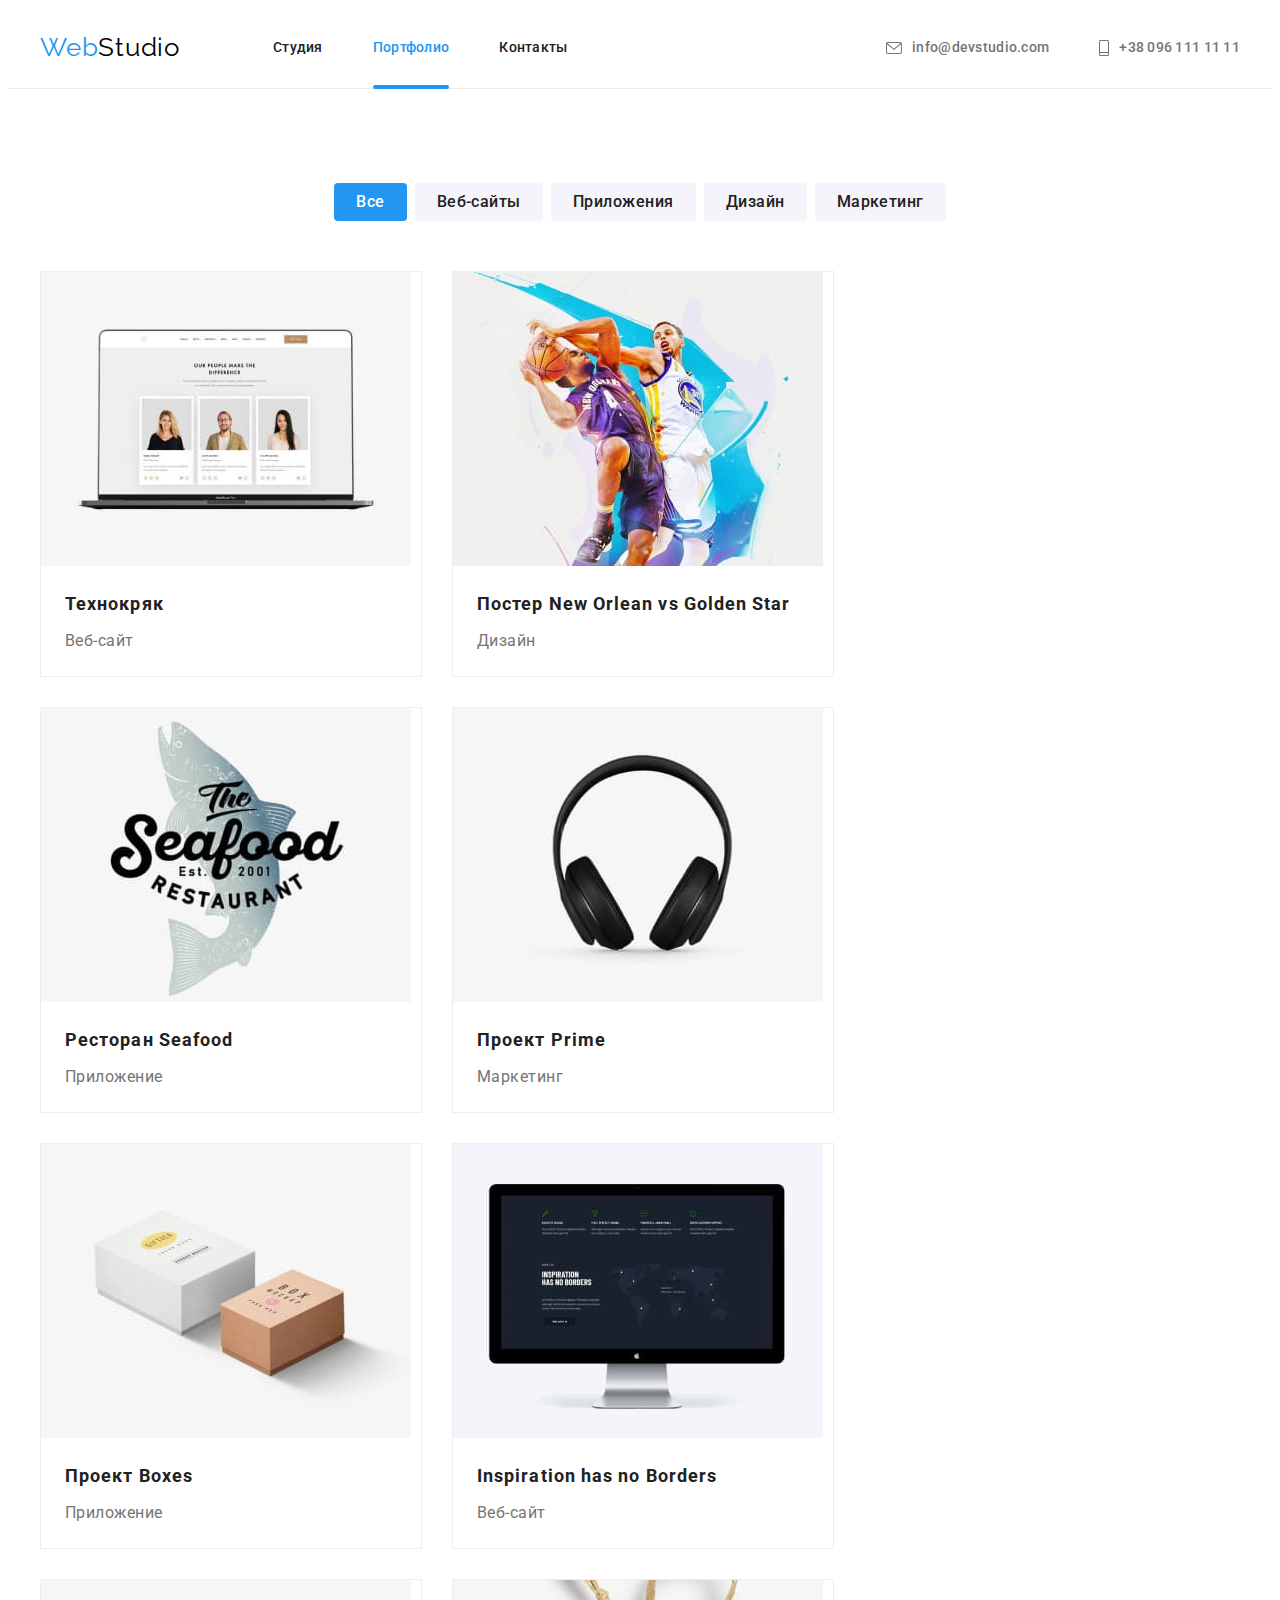
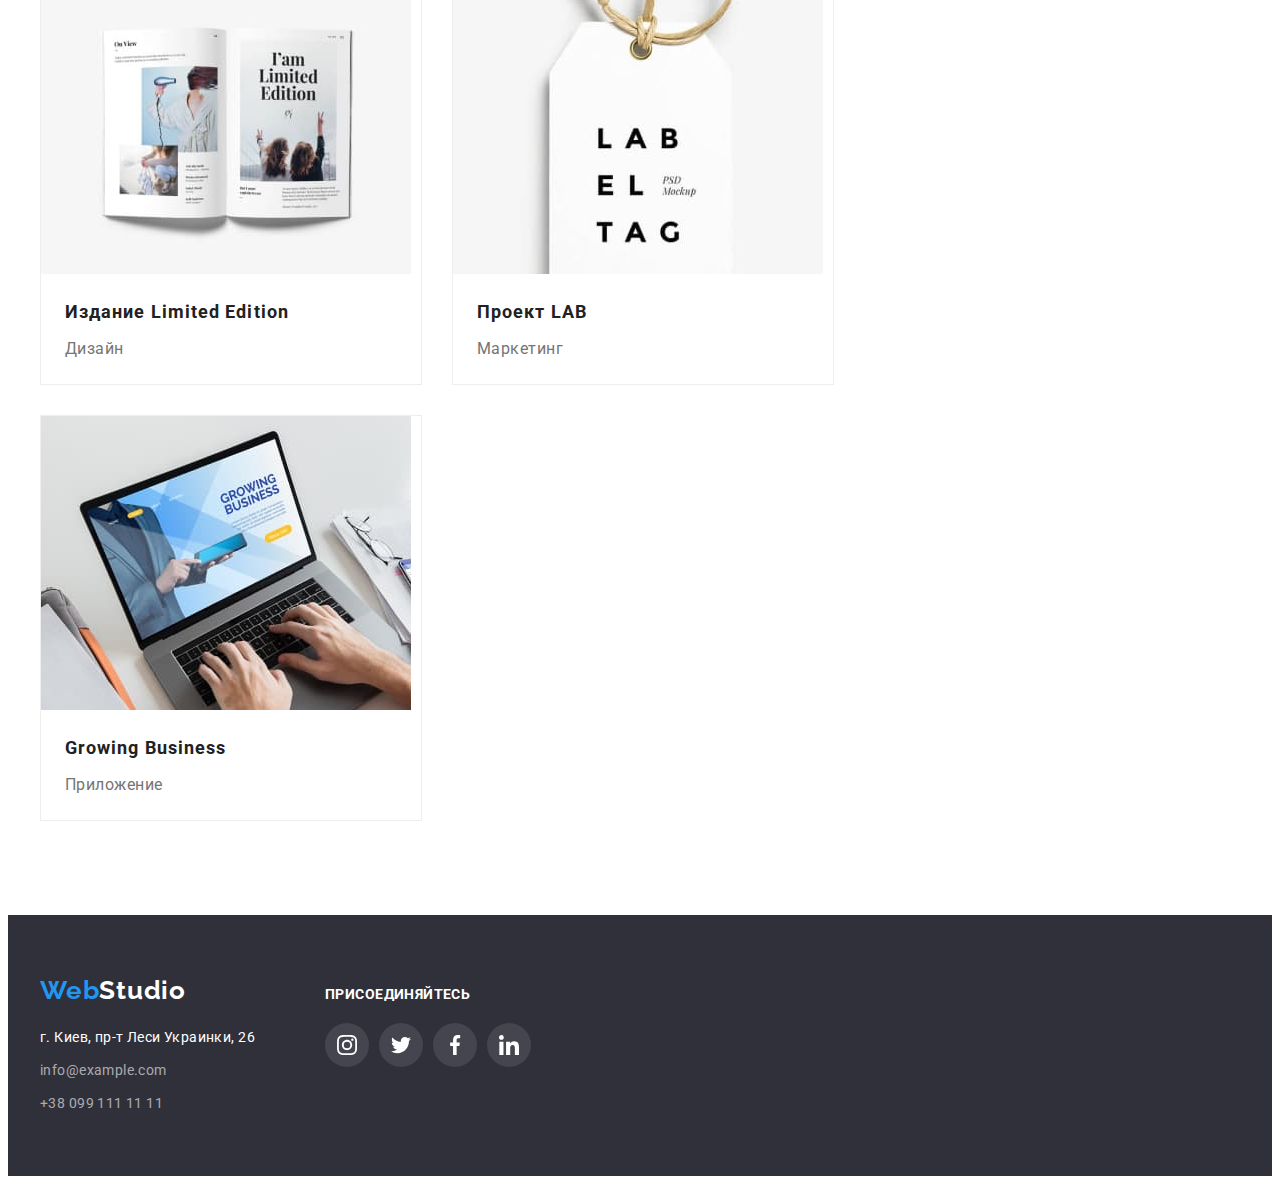
==== portfolio.html @ 1b4961ae "Клонирует репозиторий" ====
<!DOCTYPE html>
<html lang="ru">
  <head>
    <meta charset="UTF-8" />
    <meta http-equiv="X-UA-Compatible" content="IE=edge" />
    <meta name="viewport" content="width=device-width, initial-scale=1.0" />
    <title>Portfolio</title>
    <link rel="preconnect" href="https://fonts.gstatic.com" />
    <link
      href="https://fonts.googleapis.com/css2?family=Raleway:wght@700&family=Roboto:wght@400;500;700;900&display=swap"
      rel="stylesheet"
    />
    <link
      rel="stylesheet"
      href="https://cdnjs.cloudflare.com/ajax/libs/modern-normalize/1.1.0/modern-normalize.min.css"
      integrity="sha512-wpPYUAdjBVSE4KJnH1VR1HeZfpl1ub8YT/NKx4PuQ5NmX2tKuGu6U/JRp5y+Y8XG2tV+wKQpNHVUX03MfMFn9Q=="
      crossorigin="anonymous"
      referrerpolicy="no-referrer"
    />
    <link rel="stylesheet" href="./css/styles.css" />
  </head>
  <body>
    <!--============================header================================== -->
    <header class="header">
      <div class="container header-container">
        <nav class="navigation">
          <a class="logo-link link" href="./index.html">
            <span class="logo-edd-color">Web</span>Studio</a
          >
          <ul class="list menu">
            <li class="menu-item">
              <a class="menu-link link" href="./index.html">Студия</a>
            </li>

            <li class="menu-item">
              <a class="link menu-link current" href="./index.html">Портфолио</a>
            </li>

            <li class="menu-item">
              <a class="link menu-link" href="">Контакты</a>
            </li>
          </ul>
        </nav>
        <ul class="list header-list">
          <li class="contact-list">
            
            <a class="contact-link link" href="mailto:info@devstudio.com"><svg class="contact-icons" width="16" height="12">
              <use href="./images/sprite.svg#icon-envelope"></use>
            </svg>info@devstudio.com</a>
          </li>
          <li class="contact-list">
            
            <a class="contact-link link" href="tel:+380961111111"><svg class="contact-icons" width="10" height="16">
              <use href="./images/sprite.svg#icon-phone"></use>
            </svg>+38 096 111 11 11</a>
          </li>
        </ul>
      </div>
    </header>
    <!--==============================main==============================================-->
    <main>
      <section class="section">
        <div class="container">
          <h1 class="visually-hidden">Галерея работ</h1>
          <ul class="list button-list">
            <li><button type="button" class="active portfolio-button">Все</button></li>
            <li><button type="button" class="portfolio-button">Веб-сайты</button></li>
            <li><button type="button" class="portfolio-button">Приложения</button></li>
            <li><button type="button" class="portfolio-button">Дизайн</button></li>
            <li><button type="button" class="portfolio-button">Маркетинг</button></li>
          </ul>
          <ul class="list gallery-list">
            <li class="gallery-item">
              <a href="" class="link work-reference"> <div class="galiery-img-wrapper">
                <img
                  src="./images/portfolio-art-gallery/technocrat.jpg"
                  alt="главная страница сайта, которая изображена на ноутбуке"
                  width="370"
                  height="294"
                /><p class="overlay">Технокряк это современная площадка распространения 
                коронавируса. Компании используют эту платформу для 
                цифрового шпионажа и атак на защищённые сервера 
                конкурентов.</p>
              </div>
              
                <div class="work-card">
                  <h2 class="work-title">Технокряк</h2>
                  <p class="portfolio-text">Веб-сайт</p>
                </div>
              </a>
            </li>
            <li class="gallery-item">
              <a href="" class="link work-reference">
                <div class="galiery-img-wrapper">
                  <img
                  src="./images/portfolio-art-gallery/new-orlean-vs-golden-star.jpg"
                  alt="баскетболисты сражаются за мяч"
                  width="370"
                  height="294"
                /><p class="overlay">
                Технокряк это современная площадка распространения 
                коронавируса. Компании используют эту платформу для 
                цифрового шпионажа и атак на защищённые сервера 
                конкурентов.</p>
              </div>
              
                
                <div class="work-card">
                  <h2 class="work-title">Постер <span>New Orlean vs Golden Star</span></h2>
                  <p class="portfolio-text">Дизайн</p>
                </div>
              </a>
            </li>
            <li class="gallery-item">
              <a href="" class="link work-reference"> 
                <div class="galiery-img-wrapper">
                <img
                  src="./images/portfolio-art-gallery/seafood.jpg"
                  alt="логотип приложения"
                  width="370"
                  height="294"
                /><p class="overlay">Технокряк это современная площадка распространения 
                коронавируса. Компании используют эту платформу для 
                цифрового шпионажа и атак на защищённые сервера 
                конкурентов.</p>
              </div>
              
                
                <div class="work-card">
                  <h2 class="work-title">Ресторан <span lang="en">Seafood</span></h2>
                  <p class="portfolio-text">Приложение</p>
                </div>
              </a>
            </li>
            <li class="gallery-item">
              <a href="" class="link work-reference"> <div class="galiery-img-wrapper">
                <img
                  src="./images/portfolio-art-gallery/prime.jpg"
                  alt="наушники"
                  width="370"
                  height="294"
                /><p class="overlay">Технокряк это современная площадка распространения 
                коронавируса. Компании используют эту платформу для 
                цифрового шпионажа и атак на защищённые сервера 
                конкурентов.</p>
                </div>
              
                <div class="work-card">
                  <h2 class="work-title">Проект <span lang="en">Prime</span></h2>
                  <p class="portfolio-text">Маркетинг</p>
                </div>
              </a>
            </li>
            <li class="gallery-item">
              <a href="" class="link work-reference"> <div class="galiery-img-wrapper">
                <img
                  src="./images/portfolio-art-gallery/boxes.jpg"
                  alt="два прямоугольника, один белый другой коричневый"
                  width="370"
                  height="294"
                />
                <p class="overlay">Технокряк это современная площадка распространения 
                коронавируса. Компании используют эту платформу для 
                цифрового шпионажа и атак на защищённые сервера 
                конкурентов.</p>
              </div>
              
                
                <div class="work-card">
                  <h2 class="work-title">Проект <span lang="en">Boxes</span></h2>
                  <p class="portfolio-text">Приложение</p>
                </div>
              </a>
            </li>
            <li class="gallery-item">
              <a href="" class="link work-reference"> <div class="galiery-img-wrapper"> 
                <img
                  src="./images/portfolio-art-gallery/inspiration-has-no-borders.jpg"
                  alt="монитор на котором изображен сайт"
                  width="370"
                  height="294"
                />
                <p class="overlay">Технокряк это современная площадка распространения 
                коронавируса. Компании используют эту платформу для 
                цифрового шпионажа и атак на защищённые сервера 
                конкурентов.</p></div>
              
               
                <div class="work-card">
                  <h2 class="work-title"><span lang="en">Inspiration has no Borders</span></h2>
                  <p class="portfolio-text">Веб-сайт</p>
                </div>
              </a>
            </li>
            <li class="gallery-item">
              <a href="" class="link work-reference"> <div class="galiery-img-wrapper"><img
                  src="./images/portfolio-art-gallery/limited-edition.jpg"
                  alt="брошура в виде книжки"
                  width="370"
                  height="294"
                />
                <p class="overlay">Технокряк это современная площадка распространения 
                коронавируса. Компании используют эту платформу для 
                цифрового шпионажа и атак на защищённые сервера 
                конкурентов.</p>
              </div>
              
                
                <div class="work-card">
                  <h2 class="work-title">Издание <span lang="en">Limited Edition</span></h2>
                  <p class="portfolio-text">Дизайн</p>
                </div>
              </a>
            </li>
            <li class="gallery-item">
              <a href="" class="link work-reference"> <div class="galiery-img-wrapper"> 
                <img
                  src="./images/portfolio-art-gallery/lab.jpg"
                  alt="бирка с надписью"
                  width="370"
                  height="294"
                />
                <p class="overlay">Технокряк это современная площадка распространения 
                коронавируса. Компании используют эту платформу для 
                цифрового шпионажа и атак на защищённые сервера 
                конкурентов.</p></div>
              
               
                <div class="work-card">
                  <h2 class="work-title">Проект <span lang="en">LAB</span></h2>
                  <p class="portfolio-text">Маркетинг</p>
                </div>
              </a>
            </li>
            <li class="gallery-item">
              <a href="" class="link work-reference"> <div class="galiery-img-wrapper">
                <img
                  src="./images/portfolio-art-gallery/growing-business.jpg"
                  alt="человек печатает на ноутбуке"
                  width="370"
                  height="294"
                />
                <p class="overlay">Технокряк это современная площадка распространения 
                коронавируса. Компании используют эту платформу для 
                цифрового шпионажа и атак на защищённые сервера 
                конкурентов.</p></div>
              
                
                <div class="work-card">
                  <h2 class="work-title"><span lang="en">Growing Business</span></h2>
                  <p class="portfolio-text">Приложение</p>
                </div>
              </a>
            </li>
          </ul>
        </div>
      </section>
    </main>
    
    <!--=======================================footer=======================================-->
    <footer class="footer">
      <div class="container footer-container">
        <div class="">
        <a class="logo-footer link" href="./index.html">
          <span class="logo-edd-color">Web</span>Studio</a
        >
        <address>
          <ul class="list">
            <li class="address-item">
              <a
                class="link location"
                href="https://goo.gl/maps/JiytWzf6D41wnPAV6"
                target="_blank"
                rel="noopener noreferrer"
                >г. Киев, пр-т Леси Украинки, 26</a
              >
            </li>
            <li class="address-item">
              <a class="link address-company" href="mailto:info@example.com">info@example.com</a>
            </li>
            <li class="address-item">
              <a class="link address-company" href="tel:+380991111111">+38 099 111 11 11</a>
            </li>
          </ul>
        </address>
      </div>
        <div class="join-container">
          <p class="join">присоединяйтесь</p>
          <ul class="social-list social-list-header list">
                  <li class="social-item social-item-header">
                    <a href="" class="social-link social-link-white">
                      <svg class="social-icon" width="20px" height="20px">
                        <use href="./images/sprite.svg#icon-instagram"></use>
                      </svg>
                    </a>
                  </li>
                  <li class="social-item social-item-header">
                    <a href="" class="social-link social-link-white">
                      <svg class="social-icon" width="20px" height="20px">
                        <use href="./images/sprite.svg#icon-twitter"></use>
                      </svg>
                    </a>
                  </li>
                  <li class="social-item social-item-header">
                    <a href="" class="social-link social-link-white">
                      <svg class="social-icon" width="20px" height="20px">
                        <use href="./images/sprite.svg#icon-facebook"></use>
                      </svg>
                    </a>
                  </li>
                  <li class="social-item social-item-header">
                    <a href="" class="social-link social-link-white">
                      <svg class="social-icon" width="20px" height="20px">
                        <use href="./images/sprite.svg#icon-linkedin"></use>
                      </svg>
                    </a>
                  </li>
                </ul>
              </div>
          </ul>
        </div> 
      </div>
    </footer>
  </body>
</html>
---- css/styles.css ----
:root {
  --main-font: 'Roboto', sans-serif;
  --secondary-font: 'Raleway', sans-serif;
  --master-leter-spacing: 0.03em;
  --basic-content-indentation: 30px;
  --accent-color: #2196f3;
  --master-text-color: #757575;
  --master-title-color: #212121;
  --secondary-text-color: #ffffff;
  --transformation-time: 250ms;
  --time-allocation-function: cubic-bezier(0.4, 0, 0.2, 1);
}
h1,
h2,
h3,
h4,
h5,
h6,
p {
  margin-top: 0;
  margin-bottom: 0;
}

ul,
ol {
  margin-top: 0;
  margin-bottom: 0;
  padding-left: 0;
}

img {
  display: block;
  max-width: 100%;
}

.list {
  list-style: none;
}
.link {
  text-decoration: none;
}

body {
  font-family: var(--main-font);
  font-weight: 400;
}

.container {
  width: 1200px;
  margin: 0 auto;
  padding-left: 15px;
  padding-right: 15px;
}

.section {
  padding-top: 94px;
  padding-bottom: 94px;
}

/* ============= COMPONENTS ============= */
.section-title {
  margin-bottom: 50px;
  text-align: center;
  font-weight: 700;
  font-size: 36px;
  line-height: 1.17;
  letter-spacing: var(--master-leter-spacing);
  color: var(--master-title-color);
}
.visually-hidden {
  position: absolute;
  white-space: nowrap;
  width: 1px;
  height: 1px;
  overflow: hidden;
  border: 0;
  padding: 0;
  clip: rect(0 0 0 0);
  clip-path: inset(50%);
  margin: -1px;
}
.social-list {
  display: flex;
  flex-wrap: wrap;
  justify-content: center;
  align-items: center;
  margin-left: -10px;
}
.social-item {
  margin-left: 10px;
}
.social-link {
  display: flex;
  justify-content: center;
  align-items: center;

  width: 44px;
  height: 44px;
  border-radius: 50%;
  transition: fill var(--transformation-time) var(--time-allocation-function),
    background-color var(--transformation-time) var(--time-allocation-function);
}
.social-link:hover,
.social-link:focus {
  fill: var(--secondary-text-color);
  background-color: var(--accent-color);
}
/* =====================HEADER=======================*/
.header {
  border-bottom: 1px solid #ececec;
}
.header-container {
  display: flex;
  flex-wrap: wrap;
  align-items: center;
}
.menu-link {
  display: flex;
  justify-content: center;
}
.menu-item:not(:first-child) {
  margin-left: 50px;
}
.menu-item:first-child {
  margin-left: 93px;
}

.logo-link {
  padding-top: 24px;
  padding-bottom: 25px;

  font-family: var(--secondary-font);
  font-weight: 400;
  font-size: 26px;
  line-height: 1.19;
  letter-spacing: var(--master-leter-spacing);
  color: #000000;
}
.logo-edd-color {
  color: #2196f3;
}
.menu,
.header-list {
  display: flex;
  flex-wrap: wrap;
  justify-content: center;
  align-items: center;
  margin-left: auto;

  font-weight: 500;
  font-size: 14px;
  line-height: 1.14;
  letter-spacing: 0.02em;
}
.contact-list {
  display: flex;
  flex-wrap: wrap;
  justify-content: center;
  align-items: center;
}
.contact-link {
  display: flex;
  justify-content: center;
  align-items: center;
  padding-top: 32px;
  padding-bottom: 32px;
  color: var(--master-text-color);
  fill: var(--master-text-color);
  transition: color var(--transformation-time), var(--time-allocation-function);
}
.contact-icons {
  margin-right: 10px;
}
.contact-list:not(:first-child) {
  margin-left: 50px;
}
.navigation {
  display: flex;
  justify-content: center;
  align-items: center;
}
.menu-link {
  color: var(--master-title-color);
  padding-top: 32px;
  padding-bottom: 32px;
  transition: color var(--transformation-time) var(--time-allocation-function);
}
.current {
  position: relative;
  color: var(--accent-color);
}
.current::after {
  position: absolute;
  display: block;
  bottom: -1px;
  left: 0px;
  content: '';
  width: 100%;
  height: 4px;
  border-radius: 2px;
  background-color: var(--accent-color);
}
.menu-link:hover,
.menu-link:focus {
  color: var(--accent-color);
}
.contact-link:hover,
.contact-link:focus {
  color: var(--accent-color);
  fill: var(--accent-color);
}

/* =====================HERO========================= */
.hero {
  text-align: center;
  background-color: #2f303a;
  background-image: linear-gradient(rgba(47, 48, 58, 0.4), rgba(47, 48, 58, 0.4)),
    url(../images/hero/bc.jpg);
  background-size: cover;
  background-repeat: no-repeat;

  padding: 200px 0;
}

.hero-title {
  margin-bottom: 30px;

  font-weight: 900;
  font-size: 44px;
  line-height: 1.36;
  letter-spacing: 0.06em;
  text-transform: uppercase;
  color: var(--secondary-text-color);
}
.hero-button {
  border-radius: 4px;
  padding: 10px 32px;
  min-width: 200px;
  border: none;

  font-weight: 700;
  font-size: 16px;
  line-height: 1.88;
  letter-spacing: 0.06em;
  text-align: center;
  cursor: pointer;
  color: var(--secondary-text-color);
  background-color: var(--accent-color);
  box-shadow: 0px 4px 4px rgba(0, 0, 0, 0.15);
  transition: background-color var(--transformation-time) var(--time-allocation-function),
    box-shadow var(--transformation-time) var(--time-allocation-function);
}
.hero-button:hover,
.hero-button:focus {
  background-color: #188ce8;
}
/* ====================MAIN========================= */

/* ============Features OF OUR COMPANY===============*/

.feature-list {
  display: flex;
  flex-wrap: wrap;
  justify-content: center;
  margin-left: calc(-1 * var(--basic-content-indentation));
}

.feature-list-item {
  margin-left: 30px;
  flex-basis: calc(100% / 4 - var(--basic-content-indentation));
}
.feature-icon-container {
  display: flex;
  justify-content: center;
  align-items: center;
  margin-bottom: var(--basic-content-indentation);
  height: 120px;
  border: none;
  border-radius: 4px;
  background: #f5f4fa;
}
.feature-section-title {
  margin-bottom: 10px;
  font-weight: 700;
  font-size: 14px;
  line-height: 1.14;
  letter-spacing: var(--master-leter-spacing);
  text-transform: uppercase;
  color: var(--master-title-color);
}
.feature-text {
  font-size: 14px;
  line-height: 1.71;
  letter-spacing: var(--master-leter-spacing);
  color: var(--master-text-color);
}
/* <=========================servises============================= */
.servises-section {
  padding-bottom: 94px;
}
.servises-list {
  display: flex;
  flex-wrap: wrap;
  justify-content: center;
  margin-left: calc(-1 * var(--basic-content-indentation));
}
.servises-item {
  position: relative;
  margin-left: var(--basic-content-indentation);
}
.servises-description {
  position: absolute;
  bottom: 0;
  width: 100%;
  height: 70px;
  padding: 27px 0;
  background-color: rgba(47, 48, 58, 0.8);
  font-weight: 700;
  font-size: 14px;
  line-height: 1.14;
  text-align: center;
  letter-spacing: var(--master-leter-spacing);
  text-transform: uppercase;

  color: var(--secondary-text-color);
}
/* ==========================TEAM============================== */
.team-section {
  background-color: #f5f4fa;
}
.team-list {
  display: flex;
  flex-wrap: wrap;
  justify-content: center;
  margin-left: calc(-1 * var(--basic-content-indentation));
}
.team-item {
  margin-left: var(--basic-content-indentation);
  flex-basis: calc(100% / 4 - var(--basic-content-indentation));
  border-radius: 0px 0px 4px 4px;
  box-shadow: 0px 1px 3px rgba(0, 0, 0, 0.12), 0px 1px 1px rgba(0, 0, 0, 0.14),
    0px 2px 1px rgba(0, 0, 0, 0.2);
  overflow: hidden;
}
.team-card {
  padding-top: var(--basic-content-indentation);
  padding-bottom: var(--basic-content-indentation);
  padding-left: 32px;
  padding-right: 32px;
  width: 270px;
  text-align: center;
  background-color: var(--secondary-text-color);
}

.team-title {
  margin-bottom: 10px;

  font-weight: 500;
  font-size: 16px;
  line-height: 1.18;
  letter-spacing: var(--master-leter-spacing);
  color: var(--master-title-color);
}
.team-section-text {
  margin-bottom: 16px;
  font-size: 16px;
  line-height: 1.18;
  letter-spacing: var(--master-leter-spacing);
  color: var(--master-text-color);
}

.social-link-gray {
  fill: #afb1b8;
  background-color: var(--secondary-text-color);
}
/* ===================regular-clients================== */
.regular-clients-list {
  display: flex;
  flex-wrap: wrap;
  margin-left: calc(-1 * var(--basic-content-indentation));
}
.regular-clients-item {
  margin-left: var(--basic-content-indentation);
}
.regular-clients-link {
  display: flex;
  flex-wrap: wrap;
  justify-content: center;
  align-items: center;
  fill: #afb1b8;
  width: 170px;
  height: 92px;
  border: 1px solid #afb1b8;
  border-radius: 4px;
  transition: fill var(--transformation-time) var(--time-allocation-function),
    background-color var(--transformation-time) var(--time-allocation-function);
}
.regular-clients-link:hover,
.regular-clients-link:focus {
  fill: var(--accent-color);
  border-color: var(--accent-color);
}
/* =======================FOOTER========================= */
.footer {
  background-color: #2f303a;
  padding-top: 60px;
  padding-bottom: 60px;
}
.footer-container {
  display: flex;
  flex-wrap: wrap;
}
.logo-footer {
  display: inline-block;
  margin-bottom: 20px;

  font-family: Raleway;
  font-style: normal;
  font-weight: 700;
  font-size: 26px;
  line-height: 1.19;
  letter-spacing: var(--master-leter-spacing);
  color: var(--secondary-text-color);
}
.location {
  font-weight: 400;
  font-size: 14px;
  font-style: normal;
  line-height: 1.7;
  letter-spacing: var(--master-leter-spacing);
  color: var(--secondary-text-color);
  transition: color var(--transformation-time) var(--time-allocation-function);
}
.address-item:not(:last-child) {
  margin-bottom: 9px;
}
.address-company {
  font-style: normal;
  font-weight: 400;
  font-size: 14px;
  line-height: 1.7;
  letter-spacing: var(--master-leter-spacing);
  color: rgba(255, 255, 255, 0.6);
  transition: color var(--transformation-time) var(--time-allocation-function);
}

.location:hover,
.address-company:hover {
  color: var(--accent-color);
}
.location:focus,
.address-company:focus {
  color: var(--accent-color);
}
.join-container {
  display: flex;
  flex-wrap: wrap;
  flex-direction: column;
  margin-left: 70px;
  margin-top: 12px;
}
.join {
  margin-bottom: 20px;
  font-weight: 700;
  font-size: 14px;
  line-height: 1.14;
  letter-spacing: var(--master-leter-spacing);
  text-transform: uppercase;
  color: var(--secondary-text-color);
}
.social-link-white {
  background: rgba(255, 255, 255, 0.1);
  fill: var(--secondary-text-color);
}
/* ======================PORTFOLIO============================= */
/* =====================ART GALLERY========== */
.button-list {
  display: flex;
  justify-content: center;
  margin-left: -8px;
  margin-bottom: 50px;
}
.portfolio-button {
  margin-left: 8px;
  padding: 6px 22px;

  border: none;
  border-radius: 4px;
  cursor: pointer;
  font-family: var(--main-font);
  font-weight: 500;
  font-size: 16px;
  line-height: 1.63;
  letter-spacing: var(--master-leter-spacing);
  color: var(--master-title-color);
  background-color: #f5f4fa;
  transition: color var(--transformation-time) var(--time-allocation-function),
    background-color var(--transformation-time) var(--time-allocation-function),
    box-shadow var(--transformation-time) var(--time-allocation-function);
}
.active {
  color: var(--secondary-text-color);
  background-color: var(--accent-color);
  transition: color var(--transformation-time) var(--time-allocation-function),
    background-color var(--transformation-time) var(--time-allocation-function),
    box-shadow var(--transformation-time) var(--time-allocation-function);
}
.portfolio-button:hover,
.portfolio-button:focus {
  color: var(--secondary-text-color);
  background-color: var(--accent-color);
  box-shadow: 0px 2px 2px 0px #0000001f;

  box-shadow: 0px 1px 2px 0px #00000014;

  box-shadow: 0px 3px 1px 0px #0000001a;
}

.gallery-list {
  display: flex;
  flex-wrap: wrap;
  margin-left: calc(-1 * var(--basic-content-indentation));
  margin-bottom: calc(-1 * var(--basic-content-indentation));
}
.gallery-item {
  margin-left: var(--basic-content-indentation);
  margin-bottom: var(--basic-content-indentation);
  flex-basis: calc(100% / 3 - var(--basic-content-indentation));

  border: 1px solid #eeeeee;
}
.galiery-img-wrapper {
  position: relative;
  overflow: hidden;
}
.overlay {
  position: absolute;
  bottom: 0px;
  left: 0px;
  width: 100%;
  height: 100%;
  overflow: auto;
  transform: translateY(100%);

  padding: 63px 24px;
  font-weight: 400;
  font-size: 18px;
  line-height: 1.6;
  color: var(--secondary-text-color);
  background-color: rgba(33, 150, 243, 0.9);
  transition: transform var(--transformation-time) var(--time-allocation-function);
}

.work-card {
  background-color: var(--secondary-text-color);
  padding: 20px 24px;
}
.work-reference {
  display: block;
  transition: box-shadow var(--transformation-time) var(--time-allocation-function);
}

.work-reference:hover,
.work-reference:focus {
  box-shadow: 0px 1px 1px rgba(0, 0, 0, 0.12), 0px 4px 4px rgba(0, 0, 0, 0.06),
    1px 4px 6px rgba(0, 0, 0, 0.16);
}
.work-reference:hover .overlay,
.work-reference:focus .overlay {
  transform: translateY(0%);
}
.work-title {
  margin-bottom: 4px;

  font-weight: 700;
  font-size: 18px;
  line-height: 2;
  letter-spacing: 0.06em;
  color: var(--master-title-color);
}
.portfolio-text {
  font-size: 16px;
  line-height: 1.88;
  letter-spacing: var(--master-leter-spacing);
  color: var(--master-text-color);
}
.backdrop {
  position: fixed;
  top: 0;
  left: 0;
  width: 100vw;
  height: 100vh;
  background: rgba(0, 0, 0, 0.2);
  transition: opacity var(--transformation-time) var(--time-allocation-function),
    visibility var(--transformation-time) var(--time-allocation-function);
}
.modal {
  position: absolute;
  left: 50%;
  top: 50%;
  transform: translate(-50%, -50%);
  width: 528px;
  height: 581px;
  background-color: var(--secondary-text-color);
  box-shadow: 0px 1px 3px rgba(0, 0, 0, 0.12), 0px 1px 1px rgba(0, 0, 0, 0.14),
    0px 2px 1px rgba(0, 0, 0, 0.2);
  border-radius: 4px;
}
.close-btn {
  cursor: pointer;
  position: absolute;
  top: 7px;
  right: 8px;

  display: flex;
  justify-content: center;
  align-items: center;
  padding: 0;

  background-color: var(--secondary-text-color);
  width: 30px;
  height: 30px;
  border: 1px solid rgba(0, 0, 0, 0.1);
  border-radius: 50%;
  transition: box-shadow var(--transformation-time) var(--time-allocation-function);
}
.close-btn:hover,
.close-btn:focus {
  box-shadow: 0px 2px 1px 0px #7e5a5a33, 0px 1px 1px 0px #00000024, 0px 1px 3px 0px #0000001f;
}
.is-hidden {
  opacity: 0;
  visibility: hidden;
  pointer-events: none;
}
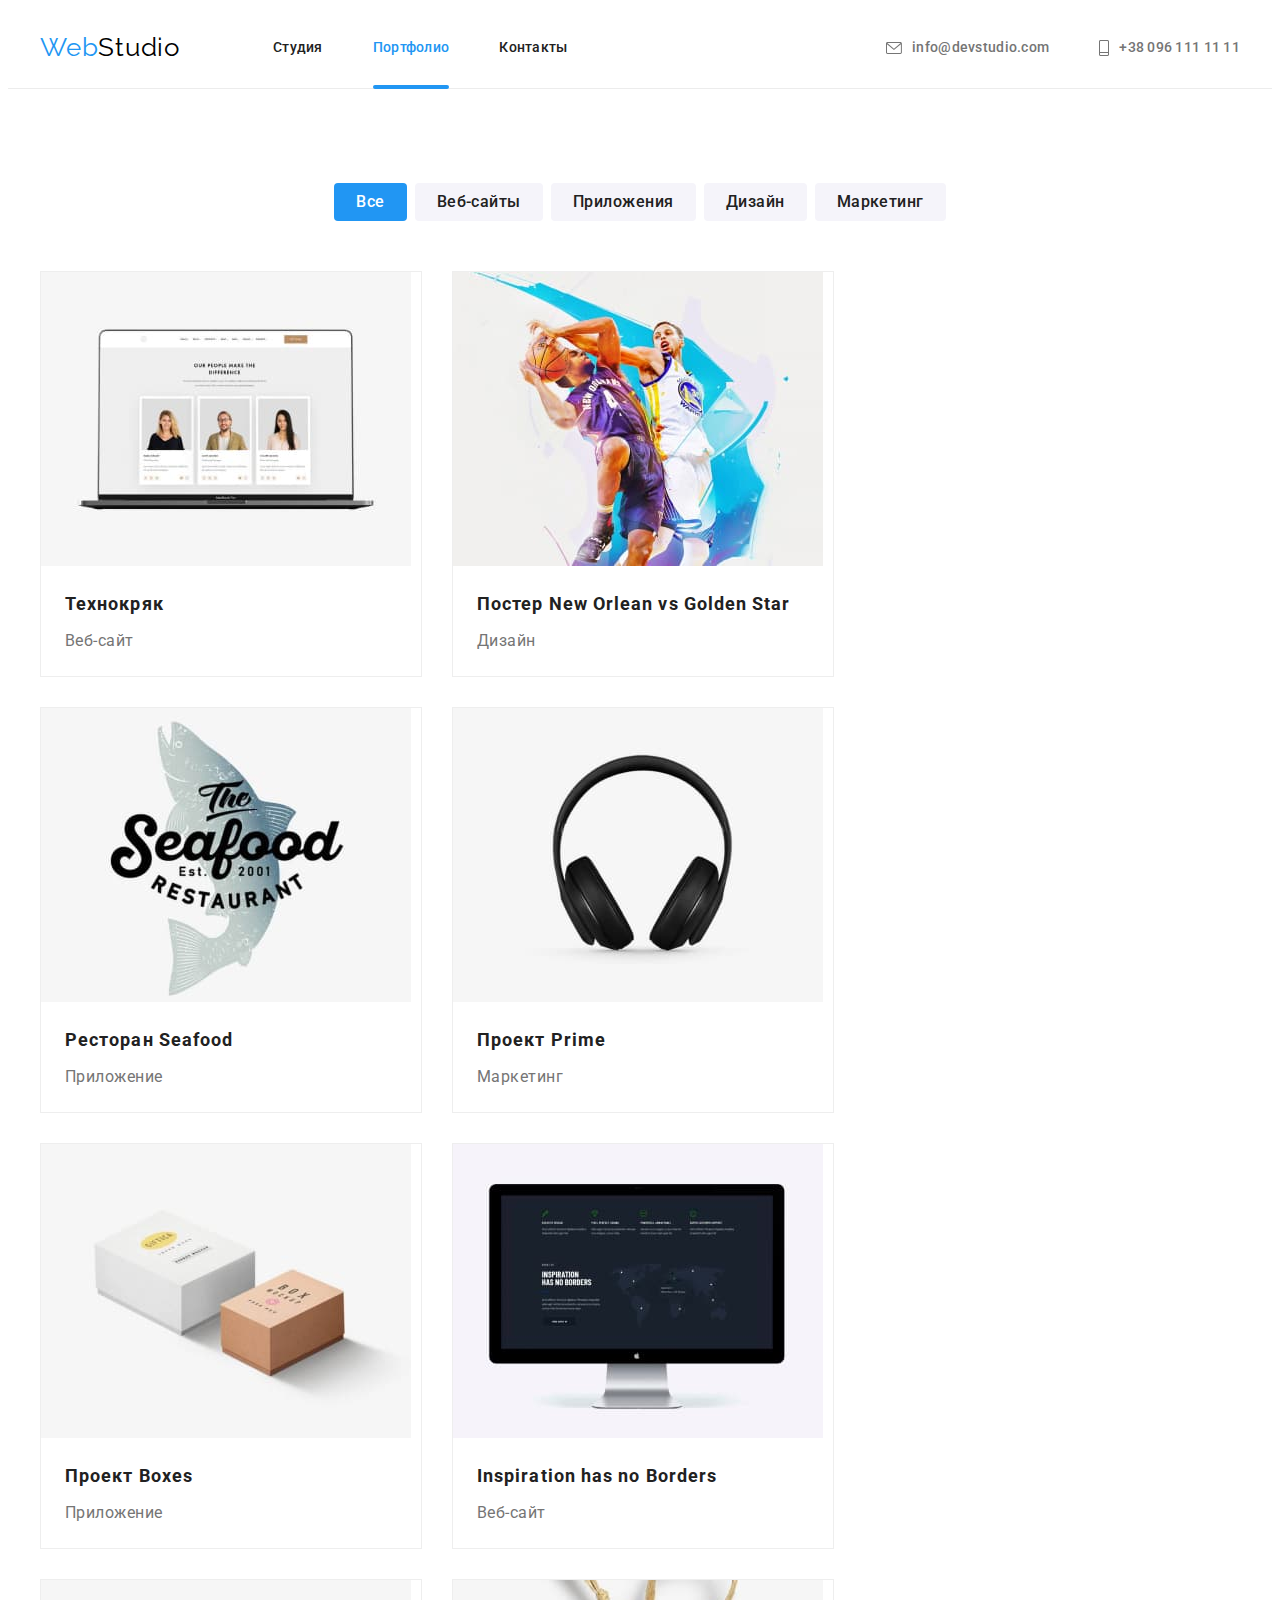
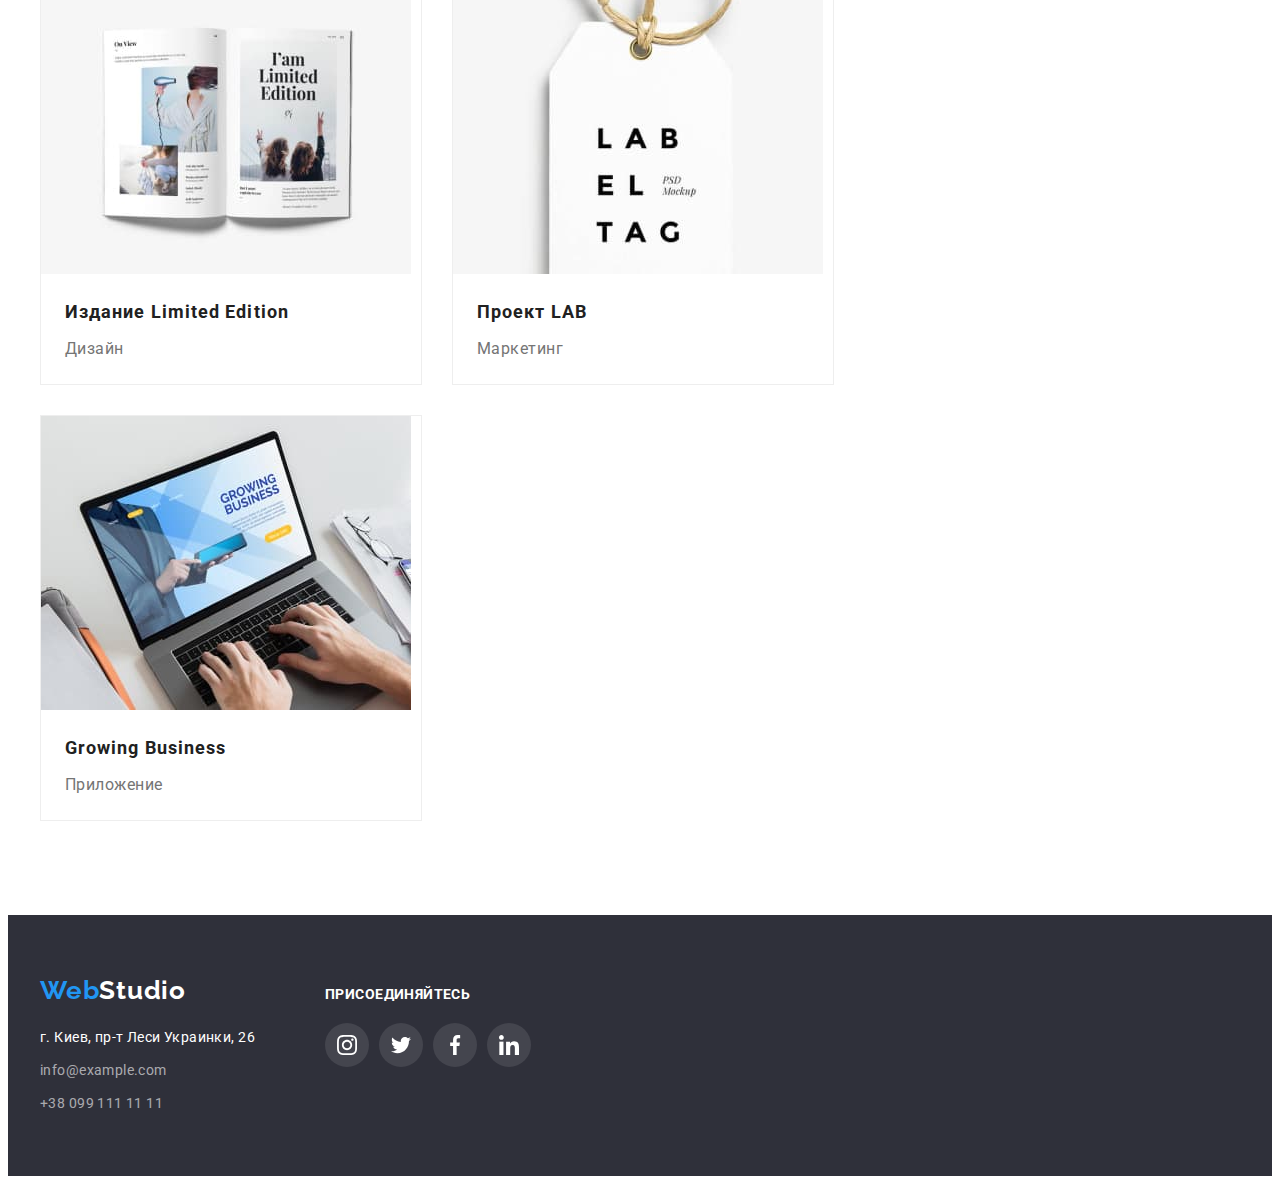
==== commit 45d85b29: "Добавляет форму в футере" ====
--- a/portfolio.html
+++ b/portfolio.html
@@ -317,6 +317,12 @@
                   </li>
                 </ul>
               </div>
+              <form>
+                <label class="contact-form-flield">
+                  <imput class="modal-form-imput"></imput>
+                </label>
+              </form>
+
           </ul>
         </div> 
       </div>
--- a/css/styles.css
+++ b/css/styles.css
@@ -472,6 +472,69 @@
   background: rgba(255, 255, 255, 0.1);
   fill: var(--secondary-text-color);
 }
+.footer-form {
+  display: block;
+  margin-left: 93px;
+  margin-top: 12px;
+}
+
+.footer-form-head {
+  margin-bottom: 20px;
+  font-weight: 700;
+  font-size: 14px;
+  line-height: 1.14;
+  letter-spacing: var(--master-leter-spacing);
+  text-transform: uppercase;
+  color: var(--secondary-text-color);
+}
+.form-input-btn-container {
+  display: flex;
+}
+.footer-form-input {
+  padding: 15px 16px;
+  width: 358px;
+  border: 1px solid rgba(255, 255, 255, 0.3);
+  box-sizing: border-box;
+  filter: drop-shadow(0px 4px 4px rgba(0, 0, 0, 0.15));
+  border-radius: 4px;
+  background-color: #2f303a;
+  font-weight: 400;
+  font-size: 16px;
+  line-height: 1.25;
+  letter-spacing: var(--master-leter-spacing);
+  color: var(--secondary-text-color);
+}
+.footer-form-input::placeholder {
+  color: rgba(255, 255, 255, 0.6);
+}
+.footer-form-btn {
+  display: flex;
+  margin-left: 12px;
+  justify-content: center;
+  align-items: center;
+  padding: 10px 28px;
+  box-shadow: 0px 4px 4px rgba(0, 0, 0, 0.15);
+  border: none;
+  border-radius: 4px;
+  cursor: pointer;
+  font-weight: 700;
+  font-size: 16px;
+  line-height: 1.9;
+  letter-spacing: 0.06em;
+  background-color: var(--accent-color);
+  transition: background-color var(--transformation-time) var(--time-allocation-function);
+  color: var(--secondary-text-color);
+}
+.footer-form-btn:hover,
+.footer-form-btn:focus {
+  background-color: #188ce8;
+}
+.btn-send-icon {
+  margin-left: 10px;
+  fill: white;
+  background-color: none;
+}
+
 /* ======================PORTFOLIO============================= */
 /* =====================ART GALLERY========== */
 .button-list {
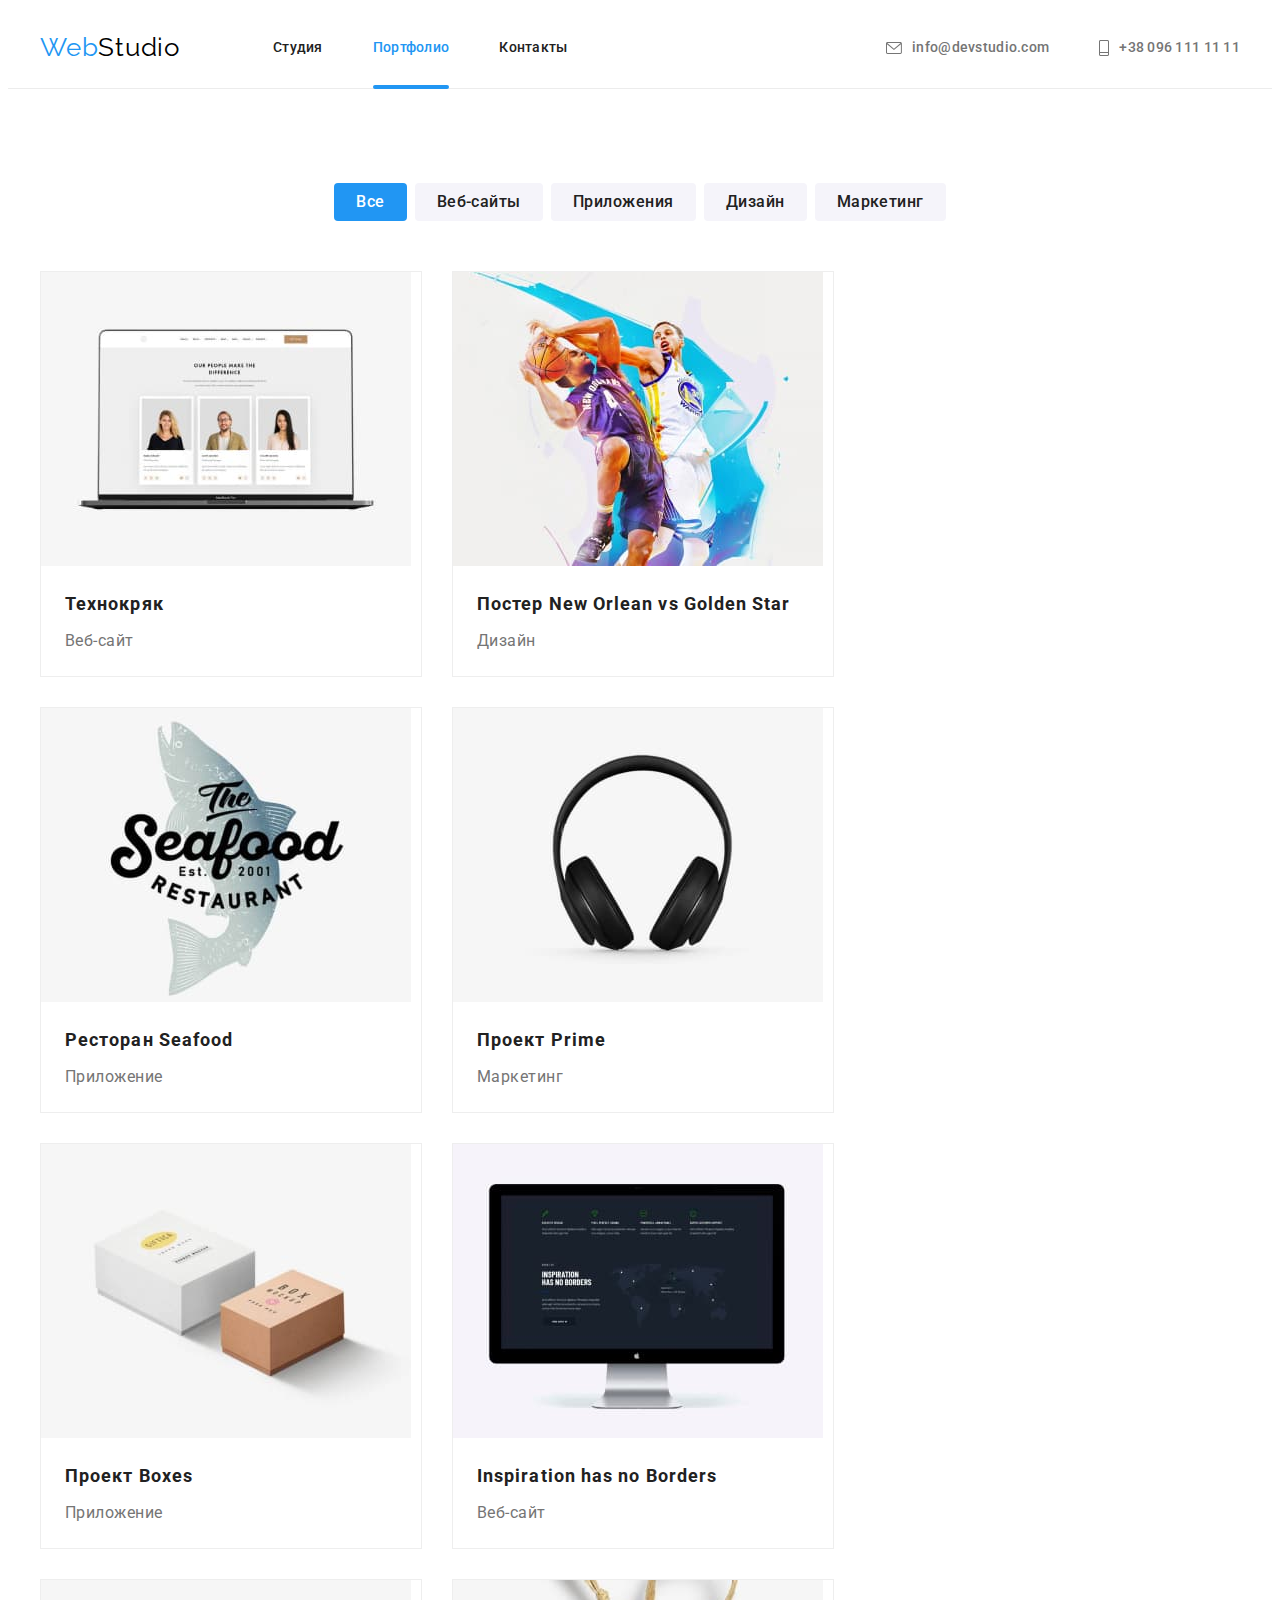
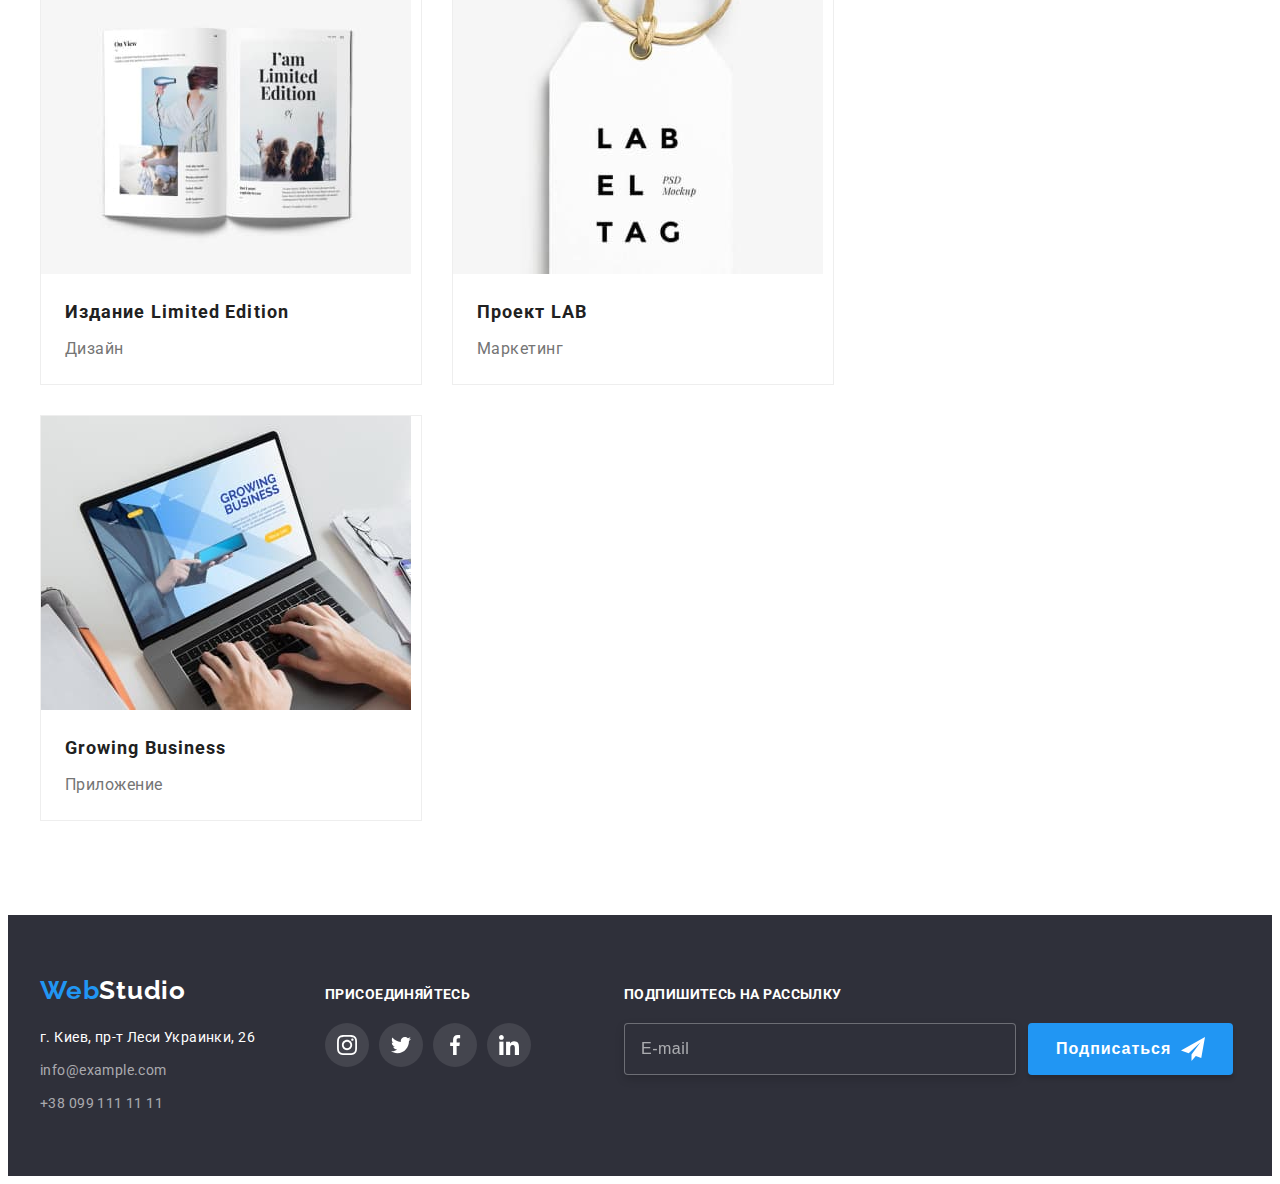
==== commit 7559079a: "Добавляет все стили форм" ====
--- a/portfolio.html
+++ b/portfolio.html
@@ -43,16 +43,18 @@
         </nav>
         <ul class="list header-list">
           <li class="contact-list">
-            
-            <a class="contact-link link" href="mailto:info@devstudio.com"><svg class="contact-icons" width="16" height="12">
-              <use href="./images/sprite.svg#icon-envelope"></use>
-            </svg>info@devstudio.com</a>
+            <a class="contact-link link" href="mailto:info@devstudio.com"
+              ><svg class="contact-icons" width="16" height="12">
+                <use href="./images/sprite.svg#icon-envelope"></use></svg
+              >info@devstudio.com</a
+            >
           </li>
           <li class="contact-list">
-            
-            <a class="contact-link link" href="tel:+380961111111"><svg class="contact-icons" width="10" height="16">
-              <use href="./images/sprite.svg#icon-phone"></use>
-            </svg>+38 096 111 11 11</a>
+            <a class="contact-link link" href="tel:+380961111111"
+              ><svg class="contact-icons" width="10" height="16">
+                <use href="./images/sprite.svg#icon-phone"></use></svg
+              >+38 096 111 11 11</a
+            >
           </li>
         </ul>
       </div>
@@ -71,18 +73,21 @@
           </ul>
           <ul class="list gallery-list">
             <li class="gallery-item">
-              <a href="" class="link work-reference"> <div class="galiery-img-wrapper">
-                <img
-                  src="./images/portfolio-art-gallery/technocrat.jpg"
-                  alt="главная страница сайта, которая изображена на ноутбуке"
-                  width="370"
-                  height="294"
-                /><p class="overlay">Технокряк это современная площадка распространения 
-                коронавируса. Компании используют эту платформу для 
-                цифрового шпионажа и атак на защищённые сервера 
-                конкурентов.</p>
-              </div>
-              
+              <a href="" class="link work-reference">
+                <div class="galiery-img-wrapper">
+                  <img
+                    src="./images/portfolio-art-gallery/technocrat.jpg"
+                    alt="главная страница сайта, которая изображена на ноутбуке"
+                    width="370"
+                    height="294"
+                  />
+                  <p class="overlay">
+                    Технокряк это современная площадка распространения коронавируса. Компании
+                    используют эту платформу для цифрового шпионажа и атак на защищённые сервера
+                    конкурентов.
+                  </p>
+                </div>
+
                 <div class="work-card">
                   <h2 class="work-title">Технокряк</h2>
                   <p class="portfolio-text">Веб-сайт</p>
@@ -93,18 +98,18 @@
               <a href="" class="link work-reference">
                 <div class="galiery-img-wrapper">
                   <img
-                  src="./images/portfolio-art-gallery/new-orlean-vs-golden-star.jpg"
-                  alt="баскетболисты сражаются за мяч"
-                  width="370"
-                  height="294"
-                /><p class="overlay">
-                Технокряк это современная площадка распространения 
-                коронавируса. Компании используют эту платформу для 
-                цифрового шпионажа и атак на защищённые сервера 
-                конкурентов.</p>
-              </div>
-              
-                
+                    src="./images/portfolio-art-gallery/new-orlean-vs-golden-star.jpg"
+                    alt="баскетболисты сражаются за мяч"
+                    width="370"
+                    height="294"
+                  />
+                  <p class="overlay">
+                    Технокряк это современная площадка распространения коронавируса. Компании
+                    используют эту платформу для цифрового шпионажа и атак на защищённые сервера
+                    конкурентов.
+                  </p>
+                </div>
+
                 <div class="work-card">
                   <h2 class="work-title">Постер <span>New Orlean vs Golden Star</span></h2>
                   <p class="portfolio-text">Дизайн</p>
@@ -112,20 +117,21 @@
               </a>
             </li>
             <li class="gallery-item">
-              <a href="" class="link work-reference"> 
-                <div class="galiery-img-wrapper">
-                <img
-                  src="./images/portfolio-art-gallery/seafood.jpg"
-                  alt="логотип приложения"
-                  width="370"
-                  height="294"
-                /><p class="overlay">Технокряк это современная площадка распространения 
-                коронавируса. Компании используют эту платформу для 
-                цифрового шпионажа и атак на защищённые сервера 
-                конкурентов.</p>
-              </div>
-              
-                
+              <a href="" class="link work-reference">
+                <div class="galiery-img-wrapper">
+                  <img
+                    src="./images/portfolio-art-gallery/seafood.jpg"
+                    alt="логотип приложения"
+                    width="370"
+                    height="294"
+                  />
+                  <p class="overlay">
+                    Технокряк это современная площадка распространения коронавируса. Компании
+                    используют эту платформу для цифрового шпионажа и атак на защищённые сервера
+                    конкурентов.
+                  </p>
+                </div>
+
                 <div class="work-card">
                   <h2 class="work-title">Ресторан <span lang="en">Seafood</span></h2>
                   <p class="portfolio-text">Приложение</p>
@@ -133,18 +139,21 @@
               </a>
             </li>
             <li class="gallery-item">
-              <a href="" class="link work-reference"> <div class="galiery-img-wrapper">
-                <img
-                  src="./images/portfolio-art-gallery/prime.jpg"
-                  alt="наушники"
-                  width="370"
-                  height="294"
-                /><p class="overlay">Технокряк это современная площадка распространения 
-                коронавируса. Компании используют эту платформу для 
-                цифрового шпионажа и атак на защищённые сервера 
-                конкурентов.</p>
-                </div>
-              
+              <a href="" class="link work-reference">
+                <div class="galiery-img-wrapper">
+                  <img
+                    src="./images/portfolio-art-gallery/prime.jpg"
+                    alt="наушники"
+                    width="370"
+                    height="294"
+                  />
+                  <p class="overlay">
+                    Технокряк это современная площадка распространения коронавируса. Компании
+                    используют эту платформу для цифрового шпионажа и атак на защищённые сервера
+                    конкурентов.
+                  </p>
+                </div>
+
                 <div class="work-card">
                   <h2 class="work-title">Проект <span lang="en">Prime</span></h2>
                   <p class="portfolio-text">Маркетинг</p>
@@ -152,20 +161,21 @@
               </a>
             </li>
             <li class="gallery-item">
-              <a href="" class="link work-reference"> <div class="galiery-img-wrapper">
-                <img
-                  src="./images/portfolio-art-gallery/boxes.jpg"
-                  alt="два прямоугольника, один белый другой коричневый"
-                  width="370"
-                  height="294"
-                />
-                <p class="overlay">Технокряк это современная площадка распространения 
-                коронавируса. Компании используют эту платформу для 
-                цифрового шпионажа и атак на защищённые сервера 
-                конкурентов.</p>
-              </div>
-              
-                
+              <a href="" class="link work-reference">
+                <div class="galiery-img-wrapper">
+                  <img
+                    src="./images/portfolio-art-gallery/boxes.jpg"
+                    alt="два прямоугольника, один белый другой коричневый"
+                    width="370"
+                    height="294"
+                  />
+                  <p class="overlay">
+                    Технокряк это современная площадка распространения коронавируса. Компании
+                    используют эту платформу для цифрового шпионажа и атак на защищённые сервера
+                    конкурентов.
+                  </p>
+                </div>
+
                 <div class="work-card">
                   <h2 class="work-title">Проект <span lang="en">Boxes</span></h2>
                   <p class="portfolio-text">Приложение</p>
@@ -173,19 +183,21 @@
               </a>
             </li>
             <li class="gallery-item">
-              <a href="" class="link work-reference"> <div class="galiery-img-wrapper"> 
-                <img
-                  src="./images/portfolio-art-gallery/inspiration-has-no-borders.jpg"
-                  alt="монитор на котором изображен сайт"
-                  width="370"
-                  height="294"
-                />
-                <p class="overlay">Технокряк это современная площадка распространения 
-                коронавируса. Компании используют эту платформу для 
-                цифрового шпионажа и атак на защищённые сервера 
-                конкурентов.</p></div>
-              
-               
+              <a href="" class="link work-reference">
+                <div class="galiery-img-wrapper">
+                  <img
+                    src="./images/portfolio-art-gallery/inspiration-has-no-borders.jpg"
+                    alt="монитор на котором изображен сайт"
+                    width="370"
+                    height="294"
+                  />
+                  <p class="overlay">
+                    Технокряк это современная площадка распространения коронавируса. Компании
+                    используют эту платформу для цифрового шпионажа и атак на защищённые сервера
+                    конкурентов.
+                  </p>
+                </div>
+
                 <div class="work-card">
                   <h2 class="work-title"><span lang="en">Inspiration has no Borders</span></h2>
                   <p class="portfolio-text">Веб-сайт</p>
@@ -193,19 +205,21 @@
               </a>
             </li>
             <li class="gallery-item">
-              <a href="" class="link work-reference"> <div class="galiery-img-wrapper"><img
-                  src="./images/portfolio-art-gallery/limited-edition.jpg"
-                  alt="брошура в виде книжки"
-                  width="370"
-                  height="294"
-                />
-                <p class="overlay">Технокряк это современная площадка распространения 
-                коронавируса. Компании используют эту платформу для 
-                цифрового шпионажа и атак на защищённые сервера 
-                конкурентов.</p>
-              </div>
-              
-                
+              <a href="" class="link work-reference">
+                <div class="galiery-img-wrapper">
+                  <img
+                    src="./images/portfolio-art-gallery/limited-edition.jpg"
+                    alt="брошура в виде книжки"
+                    width="370"
+                    height="294"
+                  />
+                  <p class="overlay">
+                    Технокряк это современная площадка распространения коронавируса. Компании
+                    используют эту платформу для цифрового шпионажа и атак на защищённые сервера
+                    конкурентов.
+                  </p>
+                </div>
+
                 <div class="work-card">
                   <h2 class="work-title">Издание <span lang="en">Limited Edition</span></h2>
                   <p class="portfolio-text">Дизайн</p>
@@ -213,19 +227,21 @@
               </a>
             </li>
             <li class="gallery-item">
-              <a href="" class="link work-reference"> <div class="galiery-img-wrapper"> 
-                <img
-                  src="./images/portfolio-art-gallery/lab.jpg"
-                  alt="бирка с надписью"
-                  width="370"
-                  height="294"
-                />
-                <p class="overlay">Технокряк это современная площадка распространения 
-                коронавируса. Компании используют эту платформу для 
-                цифрового шпионажа и атак на защищённые сервера 
-                конкурентов.</p></div>
-              
-               
+              <a href="" class="link work-reference">
+                <div class="galiery-img-wrapper">
+                  <img
+                    src="./images/portfolio-art-gallery/lab.jpg"
+                    alt="бирка с надписью"
+                    width="370"
+                    height="294"
+                  />
+                  <p class="overlay">
+                    Технокряк это современная площадка распространения коронавируса. Компании
+                    используют эту платформу для цифрового шпионажа и атак на защищённые сервера
+                    конкурентов.
+                  </p>
+                </div>
+
                 <div class="work-card">
                   <h2 class="work-title">Проект <span lang="en">LAB</span></h2>
                   <p class="portfolio-text">Маркетинг</p>
@@ -233,19 +249,21 @@
               </a>
             </li>
             <li class="gallery-item">
-              <a href="" class="link work-reference"> <div class="galiery-img-wrapper">
-                <img
-                  src="./images/portfolio-art-gallery/growing-business.jpg"
-                  alt="человек печатает на ноутбуке"
-                  width="370"
-                  height="294"
-                />
-                <p class="overlay">Технокряк это современная площадка распространения 
-                коронавируса. Компании используют эту платформу для 
-                цифрового шпионажа и атак на защищённые сервера 
-                конкурентов.</p></div>
-              
-                
+              <a href="" class="link work-reference">
+                <div class="galiery-img-wrapper">
+                  <img
+                    src="./images/portfolio-art-gallery/growing-business.jpg"
+                    alt="человек печатает на ноутбуке"
+                    width="370"
+                    height="294"
+                  />
+                  <p class="overlay">
+                    Технокряк это современная площадка распространения коронавируса. Компании
+                    используют эту платформу для цифрового шпионажа и атак на защищённые сервера
+                    конкурентов.
+                  </p>
+                </div>
+
                 <div class="work-card">
                   <h2 class="work-title"><span lang="en">Growing Business</span></h2>
                   <p class="portfolio-text">Приложение</p>
@@ -256,75 +274,82 @@
         </div>
       </section>
     </main>
-    
+
     <!--=======================================footer=======================================-->
     <footer class="footer">
       <div class="container footer-container">
         <div class="">
-        <a class="logo-footer link" href="./index.html">
-          <span class="logo-edd-color">Web</span>Studio</a
-        >
-        <address>
-          <ul class="list">
-            <li class="address-item">
-              <a
-                class="link location"
-                href="https://goo.gl/maps/JiytWzf6D41wnPAV6"
-                target="_blank"
-                rel="noopener noreferrer"
-                >г. Киев, пр-т Леси Украинки, 26</a
-              >
-            </li>
-            <li class="address-item">
-              <a class="link address-company" href="mailto:info@example.com">info@example.com</a>
-            </li>
-            <li class="address-item">
-              <a class="link address-company" href="tel:+380991111111">+38 099 111 11 11</a>
-            </li>
-          </ul>
-        </address>
-      </div>
+          <a class="logo-footer link" href="./index.html">
+            <span class="logo-edd-color">Web</span>Studio</a
+          >
+          <address>
+            <ul class="list">
+              <li class="address-item">
+                <a
+                  class="link location"
+                  href="https://goo.gl/maps/JiytWzf6D41wnPAV6"
+                  target="_blank"
+                  rel="noopener noreferrer"
+                  >г. Киев, пр-т Леси Украинки, 26</a
+                >
+              </li>
+              <li class="address-item">
+                <a class="link address-company" href="mailto:info@example.com">info@example.com</a>
+              </li>
+              <li class="address-item">
+                <a class="link address-company" href="tel:+380991111111">+38 099 111 11 11</a>
+              </li>
+            </ul>
+          </address>
+        </div>
         <div class="join-container">
           <p class="join">присоединяйтесь</p>
-          <ul class="social-list social-list-header list">
-                  <li class="social-item social-item-header">
-                    <a href="" class="social-link social-link-white">
-                      <svg class="social-icon" width="20px" height="20px">
-                        <use href="./images/sprite.svg#icon-instagram"></use>
-                      </svg>
-                    </a>
-                  </li>
-                  <li class="social-item social-item-header">
-                    <a href="" class="social-link social-link-white">
-                      <svg class="social-icon" width="20px" height="20px">
-                        <use href="./images/sprite.svg#icon-twitter"></use>
-                      </svg>
-                    </a>
-                  </li>
-                  <li class="social-item social-item-header">
-                    <a href="" class="social-link social-link-white">
-                      <svg class="social-icon" width="20px" height="20px">
-                        <use href="./images/sprite.svg#icon-facebook"></use>
-                      </svg>
-                    </a>
-                  </li>
-                  <li class="social-item social-item-header">
-                    <a href="" class="social-link social-link-white">
-                      <svg class="social-icon" width="20px" height="20px">
-                        <use href="./images/sprite.svg#icon-linkedin"></use>
-                      </svg>
-                    </a>
-                  </li>
-                </ul>
-              </div>
-              <form>
-                <label class="contact-form-flield">
-                  <imput class="modal-form-imput"></imput>
-                </label>
-              </form>
-
+          <ul class="social-list list">
+            <li class="social-item">
+              <a href="" class="social-link social-link-white">
+                <svg class="social-icon" width="20px" height="20px">
+                  <use href="./images/sprite.svg#icon-instagram"></use>
+                </svg>
+              </a>
+            </li>
+            <li class="social-item">
+              <a href="" class="social-link social-link-white">
+                <svg class="social-icon" width="20px" height="20px">
+                  <use href="./images/sprite.svg#icon-twitter"></use>
+                </svg>
+              </a>
+            </li>
+            <li class="social-item">
+              <a href="" class="social-link social-link-white">
+                <svg class="social-icon" width="20px" height="20px">
+                  <use href="./images/sprite.svg#icon-facebook"></use>
+                </svg>
+              </a>
+            </li>
+            <li class="social-item">
+              <a href="" class="social-link social-link-white">
+                <svg class="social-icon" width="20px" height="20px">
+                  <use href="./images/sprite.svg#icon-linkedin"></use>
+                </svg>
+              </a>
+            </li>
           </ul>
-        </div> 
+        </div>
+
+        <form class="footer-form">
+          <p class="footer-form-head">Подпишитесь на рассылку</p>
+          <div class="form-input-btn-container">
+            <label>
+              <input class="footer-form-input" type="email" name="email" placeholder="E-mail" />
+            </label>
+            <button class="footer-form-btn" type="submit">
+              Подписаться
+              <svg class="btn-send-icon" width="24px" height="24px">
+                <use href="./images/sprite.svg#icon-send"></use>
+              </svg>
+            </button>
+          </div>
+        </form>
       </div>
     </footer>
   </body>
--- a/css/styles.css
+++ b/css/styles.css
@@ -494,7 +494,7 @@
   padding: 15px 16px;
   width: 358px;
   border: 1px solid rgba(255, 255, 255, 0.3);
-  box-sizing: border-box;
+  outline: none;
   filter: drop-shadow(0px 4px 4px rgba(0, 0, 0, 0.15));
   border-radius: 4px;
   background-color: #2f303a;
@@ -503,9 +503,13 @@
   line-height: 1.25;
   letter-spacing: var(--master-leter-spacing);
   color: var(--secondary-text-color);
+  transition: border-color var(--transformation-time) var(--time-allocation-function);
 }
 .footer-form-input::placeholder {
   color: rgba(255, 255, 255, 0.6);
+}
+.footer-form-input:focus {
+  border-color: var(--accent-color);
 }
 .footer-form-btn {
   display: flex;
@@ -647,6 +651,7 @@
   letter-spacing: var(--master-leter-spacing);
   color: var(--master-text-color);
 }
+/* =============================modal=============================== */
 .backdrop {
   position: fixed;
   top: 0;
@@ -685,10 +690,14 @@
   height: 30px;
   border: 1px solid rgba(0, 0, 0, 0.1);
   border-radius: 50%;
-  transition: box-shadow var(--transformation-time) var(--time-allocation-function);
+  transition: box-shadow var(--transformation-time) var(--time-allocation-function),
+    fill var(--transformation-time) var(--time-allocation-function);
 }
 .close-btn:hover,
 .close-btn:focus {
+  fill: var(--accent-color);
+}
+.close-btn:active {
   box-shadow: 0px 2px 1px 0px #7e5a5a33, 0px 1px 1px 0px #00000024, 0px 1px 3px 0px #0000001f;
 }
 .is-hidden {
@@ -696,3 +705,156 @@
   visibility: hidden;
   pointer-events: none;
 }
+/* ==========================modal-form========================= */
+.modal-form {
+  padding: 40px;
+}
+.modal-form-head {
+  margin-bottom: 12px;
+  font-weight: 700;
+  font-size: 20px;
+  line-height: 1.15;
+  text-align: center;
+  letter-spacing: var(--master-leter-spacing);
+  color: #212121;
+}
+.modal-form-field {
+  font-weight: 400;
+  font-size: 12px;
+  line-height: 1.17;
+  letter-spacing: 0.01em;
+  color: #757575;
+}
+.modal-form-input-wraper {
+  display: block;
+  position: relative;
+}
+.modal-form-input {
+  display: block;
+  margin-top: 4px;
+  margin-bottom: 10px;
+  padding-left: 42px;
+
+  outline: none;
+  cursor: pointer;
+  height: 40px;
+  width: 100%;
+  border: 1px solid rgba(33, 33, 33, 0.2);
+  box-sizing: border-box;
+  border-radius: 4px;
+  transition: border-color var(--transformation-time) var(--time-allocation-function),
+    fill var(--transformation-time) var(--time-allocation-function);
+}
+.modal-form-input:focus {
+  border-color: var(--accent-color);
+}
+.modal-form-input:focus + .modal-icon {
+  fill: var(--accent-color);
+}
+.modal-icon {
+  position: absolute;
+  bottom: 50%;
+  left: 15px;
+  transform: translateY(50%);
+}
+.modal-form-message {
+  padding: 12px 16px;
+  outline: none;
+  margin-top: 4px;
+  margin-bottom: 10px;
+  display: block;
+  resize: none;
+  width: 100%;
+
+  font-weight: normal;
+  font-size: 12px;
+  line-height: 14px;
+  letter-spacing: 0.01em;
+  color: #212121;
+  height: 120px;
+  border: 1px solid rgba(33, 33, 33, 0.2);
+  border-radius: 4px;
+  transition: border-color var(--transformation-time) var(--time-allocation-function);
+}
+.modal-form-message::placeholder {
+  color: rgba(117, 117, 117, 0.5);
+}
+.modal-form-message:focus {
+  border-color: var(--accent-color);
+}
+.modal-button-submit {
+  display: block;
+  padding: 10px 55px;
+  margin: 0 auto;
+  background: #2196f3;
+  box-shadow: 0px 4px 4px rgba(0, 0, 0, 0.15);
+  border: none;
+  border-radius: 4px;
+  font-weight: 700;
+  font-size: 16px;
+  line-height: 1.9;
+  transition: background-color var(--transformation-time) var(--time-allocation-function),
+    box-shadow var(--transformation-time) var(--time-allocation-function);
+
+  letter-spacing: 0.06em;
+
+  color: var(--secondary-text-color);
+}
+.modal-button-submit:hover,
+.modal-button-submit:focus {
+  background-color: #188ce8;
+  box-shadow: 0px 4px 4px rgba(0, 0, 0, 0.15);
+}
+
+.modal-form-checkbox-label {
+  display: flex;
+  align-items: center;
+  justify-content: center;
+  margin-bottom: 30px;
+  cursor: pointer;
+  font-weight: 400;
+  font-size: 14px;
+  line-height: 1.7;
+  letter-spacing: 0.03em;
+  color: #757575;
+}
+.modal-form-checkbox-label::before {
+  display: block;
+  content: '';
+  width: 15px;
+  height: 15px;
+  margin-right: 8px;
+
+  border: 2px solid #212121;
+  border-radius: 4px;
+  transition: border var(--transformation-time) var(--time-allocation-function),
+    background-image var(--transformation-time) var(--time-allocation-function);
+}
+.modal-form-label-link {
+  font-weight: 400;
+  font-size: 14px;
+  line-height: 1.7;
+  letter-spacing: var(--master-leter-spacing);
+  text-decoration-line: underline;
+  color: var(--accent-color);
+}
+.modal-form-checkbox:checked + .modal-form-checkbox-label::before {
+  background-image: url(../images/checkbox/checkbox-on.svg);
+  background-repeat: no-repeat;
+  background-position: center;
+  background-origin: border-box;
+  object-fit: cover;
+  border: none;
+}
+.modal-form-checkbox {
+  position: absolute;
+  white-space: nowrap;
+  width: 1px;
+  height: 1px;
+  overflow: hidden;
+  border: 0;
+  padding: 0;
+  clip: rect(0 0 0 0);
+  clip-path: inset(50%);
+  margin: -1px;
+}
